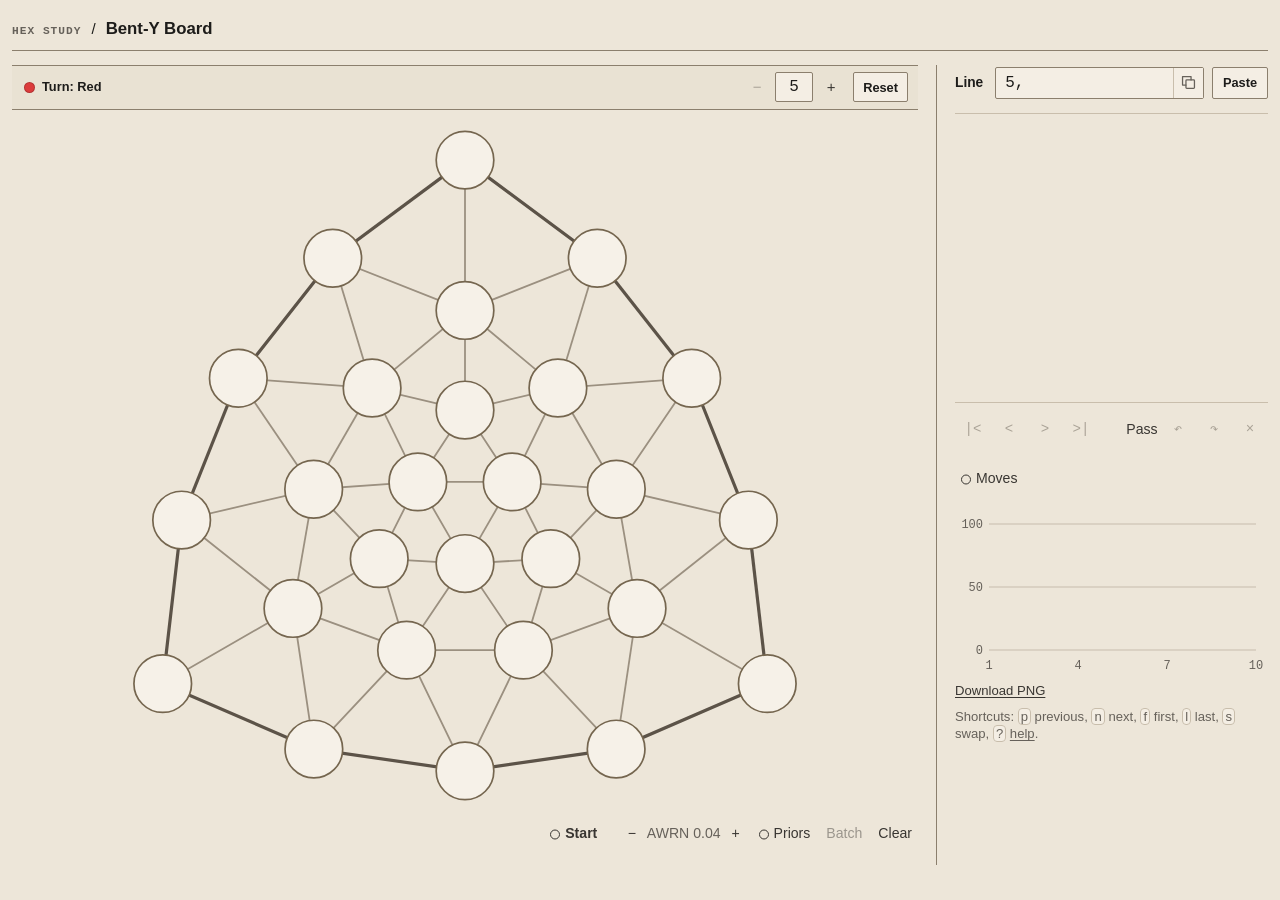
==== docs/benty.html @ 196295ff "Initial commit" ====
<!doctype html>
<html lang="en">
  <head>
    <meta charset="utf-8">
    <meta name="viewport" content="width=device-width, initial-scale=1">
    <title>Bent-Y Board</title>
    <link rel="icon" href="./favicon.svg" type="image/svg+xml">
    <link rel="stylesheet" href="./styles.css">
  </head>
  <body>
    <main class="page study-page-wide board-editor-page benty-page">
      <header class="hero">
        <a class="site-mark" href="./index.html">Hex Study</a>
        <span class="header-sep" aria-hidden="true">/</span>
        <h1>Bent-Y Board</h1>
      </header>

      <section class="layout study-layout-wide">
        <section class="board-panel">
          <div class="board-topbar">
            <p id="bentY-status" class="turn-indicator">Turn: Red</p>
            <div class="board-topbar-controls">
              <div class="board-size-control">
                <div id="size-stepper" class="board-size-stepper" role="group" aria-label="Board width">
                  <button id="size-prev-btn" class="study-nav-btn" type="button" aria-label="Smaller board">−</button>
                  <input id="size-input" class="board-size-input" type="text" inputmode="numeric" pattern="[0-9]*" autocomplete="off" value="5" aria-label="Board width">
                  <button id="size-next-btn" class="study-nav-btn" type="button" aria-label="Larger board">+</button>
                </div>
              </div>
              <div class="board-controls">
                <button id="reset-btn" class="board-reset" type="button">Reset</button>
              </div>
            </div>
          </div>
          <div class="board-analysis-stage">
            <svg id="board" class="board study-board-wide benty-board" aria-label="Bent-Y board editor"></svg>
            <div class="board-analysis-readout">
              <div class="analysis-metrics">
                <p id="analysis-summary" aria-live="off" hidden>0 visits · – visits/s</p>
                <p id="analysis-runtime" hidden></p>
                <p id="analysis-status" role="status"></p>
              </div>
            </div>
          </div>
          <div class="analysis-toolbar">
            <div class="analysis-run-controls">
              <button id="analysis-toggle" class="text-control" type="button" aria-pressed="false" aria-keyshortcuts="Space" disabled>Start</button>
            </div>
            <div id="analysis-settings" class="analysis-settings">
              <div class="analysis-noise-controls" role="group" aria-label="AnalysisWideRootNoise">
                <button id="analysis-noise-down" class="text-control analysis-noise-step" type="button" aria-label="Decrease AWRN" disabled>−</button>
                <span id="analysis-noise" title="AnalysisWideRootNoise">AWRN 0.04</span>
                <button id="analysis-noise-up" class="text-control analysis-noise-step" type="button" aria-label="Increase AWRN" disabled>+</button>
              </div>
              <button id="analysis-priors" class="text-control" type="button" aria-pressed="false" disabled>Priors</button>
              <button id="analysis-batch" class="text-control" type="button" aria-label="Batch analysis of current sequence of moves" aria-keyshortcuts="Shift+B" disabled>Batch</button>
              <button id="analysis-clear-cache" class="text-control" type="button" aria-label="Clear analysis cache" disabled>Clear</button>
            </div>
          </div>
        </section>

        <section class="detail-panel study-detail-panel-wide">
          <div class="detail-section">
            <div class="detail-inline-row canonical-row">
              <h2>Line</h2>
              <div class="line-load-row">
                <div class="line-copy-field">
                  <input id="current-line" class="line-input" type="text" spellcheck="false" autocomplete="off" autocapitalize="none" value="5," aria-label="Line">
                  <button id="line-copy-btn" class="line-copy-btn" type="button" aria-label="Copy line" data-copy-label="Copy">
                    <svg class="copy-icon" viewBox="0 0 20 20" aria-hidden="true" focusable="false">
                      <g class="copy-mark">
                        <rect x="7" y="7" width="10" height="10" rx="1"/>
                        <path d="M13 7V3H3v10h4"/>
                      </g>
                      <path class="copy-success" d="M4 10l4 4 8-9"/>
                      <path class="copy-failure" d="M10 4v8m0 3v.5"/>
                    </svg>
                  </button>
                </div>
                <button id="line-load-btn" class="line-load-btn" type="button">Paste</button>
              </div>
              <span id="copy-status" class="visually-hidden" role="status"></span>
            </div>
            <div class="move-list-nav-stack">
              <div id="move-list" class="move-list" aria-label="Move list"></div>
              <div id="move-nav" class="study-nav" role="group" aria-label="Move navigation">
                <div class="study-nav-group">
                  <button id="move-first-btn" class="study-nav-btn" type="button" aria-label="Start">|&lt;</button>
                  <button id="move-prev-btn" class="study-nav-btn" type="button" aria-label="Previous move">&lt;</button>
                  <button id="move-next-btn" class="study-nav-btn" type="button" aria-label="Next move">&gt;</button>
                  <button id="move-last-btn" class="study-nav-btn" type="button" aria-label="End">&gt;|</button>
                </div>
                <div class="study-nav-group study-nav-secondary-group">
                  <button id="move-pass-btn" class="study-nav-btn move-pass-btn" type="button" tabindex="-1">Pass</button>
                  <button id="move-undo-btn" class="study-nav-btn" type="button" aria-label="Undo edit" title="Undo edit">↶</button>
                  <button id="move-redo-btn" class="study-nav-btn" type="button" aria-label="Redo edit" title="Redo edit">↷</button>
                  <button id="move-delete-btn" class="study-nav-btn" type="button" aria-label="Delete tail" title="Delete tail">×</button>
                </div>
              </div>
            </div>
            <div class="board-display-controls" role="group" aria-label="Board display">
              <button id="move-numbers-btn" class="text-control" type="button" aria-pressed="false" aria-label="Moves: show move numbers" aria-keyshortcuts="M">Moves</button>
            </div>
            <div id="analysis-graph-wrap" class="analysis-graph-wrap">
              <svg id="analysis-graph" class="analysis-eval-graph" tabindex="0" role="group" aria-label="Red win probability by move. Click to navigate; arrow keys move backward or forward."></svg>
              <div id="analysis-graph-card" class="board-graph-card" hidden></div>
            </div>
            <p id="export-png-link" class="meta-copy"><a href="#">Download PNG</a></p>
            <p id="shortcut-hint" class="meta-copy shortcut-hint">Shortcuts: <kbd>p</kbd> previous, <kbd>n</kbd> next, <kbd>f</kbd> first, <kbd>l</kbd> last, <kbd>s</kbd> swap, <kbd>?</kbd> <button id="shortcut-help-link" class="shortcut-help-link" type="button" popovertarget="shortcut-help-popover" popovertargetaction="toggle" aria-controls="shortcut-help-popover" aria-expanded="false">help</button>.</p>
            <div id="shortcut-help-popover" class="shortcut-help-popover" popover></div>
            <p id="line-status" class="meta-copy"></p>
          </div>
        </section>
      </section>


      <script src="./position.js"></script>
      <script src="./study_ui.js"></script>
      <script src="./move_tree.js"></script>
      <script src="./board_editor.js"></script>
      <script src="./board_graph_preview.js"></script>
      <script src="./board_eval_graph.js"></script>
      <script src="./board_analysis.js"></script>
      <script src="./benty_geometry.js"></script>
      <script src="./board_geometry.js"></script>
      <script src="./benty.js"></script>
    </main>
    <script type="module" src="https://static.cloudflareinsights.com/beacon.min.js" data-cf-beacon='{"token": "e1156a581aca4e9bb358a3655fc3714b"}'></script>
  </body>
</html>
---- docs/styles.css ----
:root {
  --bg: #ede6d9;
  --surface: #f4eee4;
  --surface-hover: #faf6ee;
  --surface-muted: #e9e2d3;
  --line: #c9beac;
  --line-strong: #8b7f6d;
  --ink: #1d1c1a;
  --muted: #66615a;
  --link: #393632;
  --focus: #5f584e;
  --disabled: #aaa397;
  --font-ui: ui-sans-serif, -apple-system, BlinkMacSystemFont, "Segoe UI", sans-serif;
  --font-mono: "SFMono-Regular", Menlo, Consolas, "Liberation Mono", monospace;
  --red: rgb(220, 60, 60);
  --red-text: rgb(194, 47, 47);
  --blue: rgb(40, 100, 220);
  --blue-text: rgb(35, 85, 195);
  --grid-edge: rgb(182, 182, 182);
  --radius: 2px;
  --control-height: 30px;
}

* {
  box-sizing: border-box;
}

body {
  margin: 0;
  min-height: 100vh;
  color: var(--ink);
  background: var(--bg);
  font-family: var(--font-ui);
  font-size: 15px;
  line-height: 1.45;
}

a {
  color: var(--link);
  text-underline-offset: 0.16em;
}

a:hover {
  color: var(--ink);
}

code,
input,
.move-list,
.study-nav,
.match-select {
  font-family: var(--font-mono);
}

.page {
  width: min(1180px, calc(100% - 32px));
  margin: 0 auto;
  padding: 18px 0 24px;
}

.home-page {
  width: min(820px, calc(100% - 32px));
}

.home-page .page-footer {
  padding-top: 0;
  border-top: 0;
}

.page-footer {
  margin-top: 14px;
  padding-top: 10px;
  border-top: 1px solid var(--line);
  text-align: center;
  color: var(--muted);
  font-size: 0.8rem;
}

.footer-sep {
  margin: 0 8px;
  color: var(--muted);
}

.hero {
  display: flex;
  align-items: baseline;
  gap: 10px;
  margin-bottom: 14px;
  padding-bottom: 10px;
  border-bottom: 1px solid var(--line-strong);
}

.hero h1 {
  margin: 0;
  font-size: 1.05rem;
  font-weight: 600;
  line-height: 1.2;
}

.site-mark {
  color: var(--muted);
  font-family: var(--font-mono);
  font-size: 0.7rem;
  font-weight: 700;
  letter-spacing: 0.09em;
  text-decoration: none;
  text-transform: uppercase;
}

.site-mark:hover {
  color: var(--ink);
}

.home-hero {
  display: block;
  padding: 32px 0 22px;
  border-bottom: 0;
}

.home-hero h1 {
  font-size: clamp(2rem, 4.5vw, 2.6rem);
  font-weight: 600;
  line-height: 1.05;
  letter-spacing: -0.025em;
}

.update-date {
  margin: 24px 0 10px;
  font-size: 1rem;
  font-weight: 600;
}

.update-content p {
  margin: 0;
}

.update-links {
  display: grid;
  grid-template-columns: repeat(2, minmax(0, max-content));
  gap: 5px 20px;
  margin-top: 8px;
}

.update-links a {
  color: var(--ink);
  font-weight: 600;
}

.landing-row h2 a.update-title-link {
  text-decoration: underline;
}

.update-content ul {
  margin: 8px 0 0;
  padding-left: 1.2em;
  color: var(--muted);
}

.update-content li + li {
  margin-top: 5px;
}

.update-content strong {
  color: var(--ink);
  font-weight: 600;
}

.result-page h2 {
  margin: 28px 0 8px;
  font-size: 1.1rem;
}

.result-page p {
  max-width: 70ch;
}

.result-value {
  font-family: var(--font-mono);
  overflow-wrap: anywhere;
}

.result-source {
  margin: 16px 0;
  font-weight: 600;
}

.strategy-example {
  max-width: 70ch;
  margin: 16px 0;
  padding: 12px 16px;
  border-left: 3px solid var(--line-strong);
  background: var(--surface);
}

.strategy-example h3 {
  margin: 0;
  font-size: 0.95rem;
}

.strategy-example p {
  margin: 8px 0 0;
}

.policy-inspector {
  display: grid;
  grid-template-columns: minmax(0, 1fr) minmax(0, 1fr);
  gap: 16px;
  margin-top: 16px;
}

.policy-inspector[hidden] {
  display: none;
}

.policy-board {
  display: block;
  width: 100%;
  max-width: 300px;
}

.policy-board .cell-text {
  font-size: 10px;
  font-weight: 600;
}

.policy-history,
.policy-note {
  color: var(--muted);
  font-size: 0.82rem;
}

.policy-history {
  display: flex;
  flex-wrap: wrap;
  gap: 2px;
  margin-top: 8px;
  min-height: calc(1.45em + 4px);
}

.policy-history button {
  min-height: 0;
  padding: 2px 4px;
  border: 0;
  background: transparent;
  color: var(--link);
  font-family: var(--font-mono);
  font-size: 0.82rem;
  font-weight: 400;
}

.policy-history button[aria-current="step"] {
  background: var(--surface-muted);
  font-weight: 600;
}

.policy-history button.policy-history-future {
  text-decoration: underline dotted;
  text-underline-offset: 3px;
}

.policy-history button.policy-history-red {
  color: rgb(175, 38, 38);
}

.policy-history button.policy-history-blue {
  color: var(--blue-text);
}

.policy-status {
  min-height: 1.4em;
  font-size: 0.9rem;
}

.policy-warning {
  color: var(--muted);
  font-size: 0.85rem;
}

.policy-outcomes,
.policy-navigation,
.policy-player {
  display: flex;
  flex-wrap: wrap;
  gap: 5px;
  margin-top: 8px;
}

.policy-outcomes[hidden] {
  display: none;
}

.policy-outcomes button,
.policy-navigation button {
  padding: 5px 8px;
  font-variant-numeric: tabular-nums;
}

.policy-player button[aria-pressed="true"] {
  background: var(--surface-muted);
  border-color: currentColor;
}

.policy-player #policy-red {
  color: rgb(175, 38, 38);
}

.policy-player #policy-blue {
  color: var(--blue-text);
}

.policy-board .policy-move,
.policy-board .policy-last-probe {
  cursor: pointer;
}

.result-boards {
  display: grid;
  grid-template-columns: repeat(auto-fit, minmax(min(100%, 240px), 1fr));
  gap: 12px;
  max-width: 70ch;
}

.result-board {
  min-width: 0;
  margin: 0;
}

.result-hex-board {
  display: block;
  width: 100%;
  max-width: 380px;
}

.result-hex-board .cell-text {
  font-size: 9px;
  font-variant-numeric: tabular-nums;
}

.result-board details {
  color: var(--muted);
  font-size: 0.82rem;
}

.result-board summary {
  cursor: pointer;
}

.result-data {
  width: 100%;
  border-collapse: collapse;
  font-size: 0.85rem;
  text-align: center;
  font-variant-numeric: tabular-nums;
}

.result-data caption {
  margin-bottom: 8px;
  font-weight: 600;
  text-align: left;
}

.result-data th,
.result-data td {
  padding: 8px 4px;
}

.result-data th {
  color: var(--muted);
  font-weight: 500;
}

.result-data td {
  border: 1px solid var(--line);
  background: var(--surface);
  color: var(--ink);
}

.layout {
  display: grid;
  grid-template-columns: minmax(0, 1.58fr) minmax(280px, 0.74fr);
  gap: 0;
  align-items: stretch;
}

.landing-grid {
  display: grid;
  grid-template-columns: 1fr;
  gap: 0;
  border-top: 1px solid var(--line-strong);
}

.home-related {
  margin: 28px 0;
  color: var(--muted);
}

.home-related h2 {
  margin: 0 0 8px;
  font-size: 0.86rem;
  font-weight: 600;
}

.home-related .landing-row {
  padding: 12px 0;
}

.home-related .landing-row:first-of-type {
  border-top: 1px solid var(--line);
}

.landing-row {
  display: grid;
  grid-template-columns: minmax(180px, 0.7fr) minmax(0, 1.3fr);
  gap: 24px;
  align-items: baseline;
  padding: 18px 0;
  border-bottom: 1px solid var(--line);
}

.landing-row h2,
.landing-row h3 {
  margin: 0;
  font-size: 1rem;
  font-weight: 600;
}

.landing-row h2 a,
.landing-row h3 a {
  color: var(--ink);
  text-decoration: none;
}

.landing-row h2 a:hover,
.landing-row h3 a:hover {
  color: var(--link);
  text-decoration: underline;
}

.landing-row .support-copy {
  margin: 0;
}

.link-tag {
  display: inline-block;
  margin-left: 5px;
  padding: 1px 5px;
  border: 1px solid var(--line);
  border-radius: 4px;
  color: var(--muted);
  font-size: 0.68rem;
  font-weight: 400;
  line-height: 1.4;
  vertical-align: middle;
  white-space: nowrap;
}

.editor-inline-links a {
  display: inline-block;
}

.inline-sep {
  margin: 0 8px;
  color: var(--muted);
}

.board-panel {
  position: relative;
  padding: 0 18px 16px 0;
}

.board-topbar {
  display: flex;
  flex-wrap: wrap;
  justify-content: space-between;
  align-items: center;
  gap: 16px;
  min-height: 45px;
  margin: 0 0 8px;
  padding: 6px 10px 6px 12px;
  border-top: 1px solid var(--line-strong);
  border-bottom: 1px solid var(--line-strong);
  background: var(--surface-muted);
}

.board-controls {
  display: flex;
  flex-wrap: wrap;
  justify-content: flex-end;
  align-items: center;
  gap: 6px;
  margin-left: auto;
}

.board-topbar-controls {
  display: flex;
  flex-wrap: wrap;
  align-items: center;
  justify-content: flex-end;
  gap: 8px;
  margin-left: auto;
}

.board-editor-page .board-topbar {
  gap: 8px;
}

.board-editor-page .board-controls {
  margin-left: 0;
}

.board-size-control .board-size-stepper {
  gap: 4px;
}

.board-size-control .study-nav-btn {
  min-width: 28px;
  min-height: var(--control-height);
  touch-action: none;
}

.board-size-control .board-size-input {
  flex-basis: 38px;
  width: 38px;
  height: var(--control-height);
  padding: 3px 6px;
  font-size: 16px;
}

.analysis-model-choice {
  max-width: 120px;
  min-height: var(--control-height);
  border: 0;
  border-radius: 0;
  padding: 3px 6px;
  background: transparent;
  color: var(--ink);
  font: inherit;
  font-size: 0.88rem;
}

.analysis-model-choice:hover {
  background: var(--surface-muted);
}

.board-analysis-stage {
  position: relative;
}

.board-analysis-readout {
  position: absolute;
  top: 8px;
  right: 8px;
  max-width: 38%;
  pointer-events: none;
  text-align: right;
}

.y-page .board-analysis-readout,
.yavalath-page .board-analysis-readout,
.benty-page .board-analysis-readout {
  top: auto;
  bottom: 8px;
}

.analysis-metrics {
  display: flex;
  flex-direction: column;
  align-items: flex-end;
}

.board-analysis-readout p {
  margin: 0 0 4px;
  margin-left: auto;
  width: max-content;
  max-width: 100%;
  color: var(--muted);
  font-size: 0.76rem;
  line-height: 1.3;
}

.board-analysis-readout p:empty {
  display: none;
}

.analysis-toolbar {
  display: flex;
  margin-top: 6px;
  flex-wrap: wrap;
  align-items: center;
  justify-content: flex-end;
  gap: 6px 12px;
}

.analysis-run-controls,
.analysis-settings,
.analysis-noise-controls {
  display: flex;
  flex: none;
  align-items: center;
}

.analysis-run-controls {
  gap: 6px;
}

.analysis-settings {
  gap: 2px;
}

.analysis-noise-controls {
  white-space: nowrap;
}

#analysis-noise {
  color: var(--muted);
}

#analysis-toggle {
  min-width: 62px;
  font-weight: 600;
}

#analysis-toggle::before {
  border-width: 1.5px;
}

.text-control {
  display: inline-flex;
  align-items: center;
  justify-content: center;
  min-height: var(--control-height);
  padding: 3px 6px;
  border: 0;
  border-radius: 0;
  background: transparent;
  color: var(--link);
  font: inherit;
}

.text-control,
#analysis-noise {
  font-size: 0.88rem;
  line-height: 1.35;
}

.text-controls {
  display: flex;
  flex-wrap: wrap;
  align-items: center;
  gap: 2px;
  touch-action: manipulation;
  -webkit-touch-callout: none;
  -webkit-user-select: none;
  user-select: none;
}

.board-controls > .text-controls {
  flex-wrap: nowrap;
}

.text-control:not(:disabled):hover,
.text-control:not(:disabled):focus-visible,
.text-control:not(:disabled).is-holding {
  background: var(--surface-muted);
}

#analysis-batch {
  min-width: 52px;
}

.analysis-noise-step {
  min-width: 30px;
  touch-action: none;
  -webkit-touch-callout: none;
  -webkit-user-select: none;
  user-select: none;
}

.text-control[aria-pressed]::before {
  flex: none;
  width: 8px;
  height: 8px;
  margin-right: 5px;
  border: 1px solid currentColor;
  border-radius: 50%;
  transform: translateY(0.5px);
  content: "";
}

.text-control[aria-pressed="true"]::before {
  background: currentColor;
}

.detail-panel {
  min-width: 0;
  padding: 2px 0 0 18px;
  border-left: 1px solid var(--line-strong);
  display: grid;
  align-content: start;
  gap: 20px;
}

.input-row {
  display: flex;
  gap: 10px;
  align-items: center;
  margin-bottom: 8px;
}

.board {
  width: 100%;
  min-height: 560px;
  display: block;
  touch-action: manipulation;
  -webkit-touch-callout: none;
  -webkit-user-select: none;
  user-select: none;
}

.joseki-board {
  min-height: 620px;
}

.board-editor-page .study-board-wide {
  height: auto;
  min-height: 0;
  max-height: max(240px, calc(100vh - 205px));
  aspect-ratio: auto;
}

.study-board-wide .cell-text,
.study-board-wide .board-pv-label {
  font-size: var(--study-cell-font-size, 12px);
}

.study-board-wide .cell-stack-text {
  font-size: var(--study-stack-font-size, 12px);
}

.study-board-wide .coord-text {
  font-size: var(--study-coord-font-size, 13px);
}

button {
  border: 1px solid var(--line-strong);
  background: var(--surface);
  color: var(--ink);
  border-radius: var(--radius);
  padding: 8px 11px;
  font: inherit;
  font-size: 0.8rem;
  font-weight: 600;
  line-height: 1.2;
  cursor: pointer;
  touch-action: manipulation;
  transition: background-color 100ms ease, border-color 100ms ease, color 100ms ease;
}

button:where(:not(:disabled):not([aria-disabled="true"])):hover {
  background: var(--surface-hover);
  border-color: var(--line-strong);
}

button:disabled {
  cursor: default;
  opacity: 0.45;
}

.board-reset,
.board-end-turn,
.board-random,
.line-load-btn {
  height: var(--control-height);
  padding: 6px 9px;
}

.board-end-turn[aria-disabled="true"] {
  cursor: default;
  opacity: 0.45;
}

.board-end-turn:not([aria-disabled="true"]) {
  border-color: var(--ink);
  background: var(--ink);
  color: var(--surface);
}

.board-end-turn:not([aria-disabled="true"]):hover {
  border-color: var(--ink);
  background: var(--link);
}

.mode-toggle {
  display: flex;
  gap: 3px;
  padding: 0;
  touch-action: manipulation;
  -webkit-touch-callout: none;
  -webkit-user-select: none;
  user-select: none;
}

.mode-btn {
  display: inline-flex;
  position: relative;
  isolation: isolate;
  align-items: center;
  justify-content: center;
  min-width: 34px;
  width: 34px;
  min-height: 34px;
  height: 34px;
  margin: 0;
  padding: 0;
  border: 0;
  border-radius: 50%;
  background: transparent;
  font-size: 0.88rem;
  font-weight: 400;
  line-height: 1.35;
}

.mode-btn::before {
  position: absolute;
  z-index: -1;
  inset: 2px;
  border-radius: 50%;
  content: "";
  pointer-events: none;
  transition: background-color 100ms ease;
}

.mode-btn:focus-visible {
  outline-offset: 1px;
}

.mode-btn.is-active {
  color: var(--surface);
  font-weight: 600;
}

.mode-btn.is-active::before {
  background: var(--ink);
}

.mode-btn:hover {
  background: transparent;
}

.mode-btn:not(:disabled):hover::before {
  background: var(--surface-muted);
}

.mode-btn.is-active:not(:disabled):hover::before {
  background: var(--link);
}

.turn-indicator {
  display: flex;
  align-items: center;
  gap: 7px;
  margin: 0;
  color: var(--ink);
  font-size: 0.8rem;
  font-weight: 600;
}

.turn-indicator::before {
  width: 9px;
  height: 9px;
  border: 1px solid rgba(0, 0, 0, 0.18);
  border-radius: 50%;
  background: var(--line-strong);
  content: "";
}

.turn-indicator.turn-red::before {
  background: var(--red);
}

.turn-indicator.turn-blue::before {
  background: var(--blue);
}

input {
  flex: 1;
  min-width: 0;
  border-radius: var(--radius);
  border: 1px solid var(--line-strong);
  padding: 9px 10px;
  background: var(--surface);
  color: var(--ink);
  font-size: 0.88rem;
}

input:focus-visible,
select:focus-visible,
button:not([aria-disabled="true"]):focus-visible,
a:focus-visible {
  outline: 2px solid var(--focus);
  outline-offset: 2px;
}

.board-size-input {
  flex: 0 0 46px;
  width: 46px;
  text-align: center;
}

.board-size-stepper {
  display: flex;
  align-items: center;
  gap: 6px;
  touch-action: manipulation;
  -webkit-touch-callout: none;
  user-select: none;
}

.field-label {
  display: block;
  margin-bottom: 8px;
  color: var(--muted);
  font-size: 0.82rem;
  font-weight: 600;
}

.detail-section {
  min-width: 0;
  padding: 0 0 20px;
  background: transparent;
  border: 0;
  border-bottom: 1px solid var(--line);
}

.detail-section:last-child {
  border-bottom: 0;
}

.info-section .support-copy {
  font-size: 0.86rem;
  line-height: 1.45;
}

.symmetry-section h2 {
  margin: 0 0 12px;
}

.symmetry-grid {
  display: flex;
  flex-wrap: wrap;
  gap: 6px;
}

.symmetry-btn {
  min-width: 34px;
}

.detail-section h2 {
  margin: 0 0 8px;
  font-size: 0.86rem;
  font-weight: 600;
}

.detail-inline-row {
  display: flex;
  align-items: center;
  gap: 12px;
}

.detail-inline-row + .detail-inline-row,
.input-row + .detail-inline-row,
.detail-inline-row + .move-list,
.detail-inline-row + .move-list-nav-stack {
  margin-top: 14px;
}

.detail-inline-row > h2 {
  margin: 0;
  flex: 0 0 auto;
}

.board-editor-page .study-nav .study-nav-btn {
  min-height: 44px;
}

.board-editor-page .line-input {
  font-size: 16px;
}

.board-display-controls {
  display: flex;
  align-items: center;
  gap: 12px;
  margin-top: 12px;
  touch-action: manipulation;
}

.canonical-row > .copyable-code {
  flex: 1;
  min-width: 0;
}

.canonical-row > .line-load-row {
  flex: 1;
  min-width: 0;
}

.line-load-row,
.copyable-code {
  --control-height: 32px;
}

.line-load-row {
  display: flex;
  align-items: stretch;
  gap: 8px;
  min-width: 0;
}

.line-input {
  height: var(--control-height);
  padding: 3px 9px;
  line-height: 1.35;
}

.line-copy-field {
  position: relative;
  display: flex;
  flex: 1;
  min-width: 0;
}

.line-copy-field > .line-input {
  width: 100%;
  padding-right: 39px;
}

.line-copy-btn {
  position: absolute;
  inset: 1px 1px 1px auto;
  display: flex;
  align-items: center;
  justify-content: center;
  width: 30px;
  padding: 0;
  border: 0;
  border-left: 1px solid var(--line);
  border-radius: 0;
  color: var(--muted);
}

.line-copy-btn:focus-visible {
  outline-offset: -2px;
}

.copy-icon {
  width: 17px;
  height: 17px;
  fill: none;
  stroke: currentColor;
  stroke-width: 1.5;
  stroke-linecap: round;
  stroke-linejoin: round;
}

.copy-icon .copy-success,
.copy-icon .copy-failure,
[data-copy-label="Copied"] .copy-mark,
[data-copy-label="Copy failed"] .copy-mark {
  display: none;
}

[data-copy-label="Copied"] .copy-success,
[data-copy-label="Copy failed"] .copy-failure {
  display: initial;
}

.line-load-btn {
  flex: 0 0 auto;
  min-width: 56px;
}

.canonical-stack {
  display: grid;
  gap: 8px;
}

.joseki-nav {
  gap: 8px;
}

.copyable-code {
  position: relative;
  display: block;
  width: 100%;
  height: var(--control-height);
  padding: 3px 39px 3px 9px;
  border-radius: var(--radius);
  border: 1px solid var(--line-strong);
  background: var(--surface);
  text-align: left;
  font-size: 16px;
  font-weight: 400;
  line-height: 1.35;
  cursor: pointer;
  font-family: var(--font-mono);
}

.copyable-code::after {
  position: absolute;
  inset: 0 0 0 auto;
  width: 30px;
  border-left: 1px solid var(--line);
  content: "";
  pointer-events: none;
}

.copy-value {
  display: block;
  white-space: nowrap;
  overflow: hidden;
  text-overflow: ellipsis;
}

.copyable-code > .copy-icon {
  position: absolute;
  top: 50%;
  right: 7px;
  color: var(--muted);
  transform: translateY(-50%);
}

.copyable-code:hover {
  border-color: var(--line-strong);
  background: var(--surface-hover);
  color: var(--ink);
}

.match-game-controls {
  width: 100%;
}

.match-select {
  width: 100%;
  min-width: 0;
  border-radius: var(--radius);
  border: 1px solid var(--line-strong);
  padding: 9px 12px;
  background: var(--surface);
  color: var(--ink);
  font-size: 0.9rem;
}

.match-player-row {
  margin-top: 8px;
  margin-bottom: 2px;
}

.match-player-label {
  font-weight: 700;
}

.match-player-label-red {
  color: var(--red-text);
}

.match-player-label-blue {
  color: var(--blue-text);
}

.match-player-name {
  color: var(--ink);
}

.match-player-sep {
  color: var(--muted);
}

.match-graph-section {
  padding: 8px 8px 6px;
}

.eval-graph-wrap {
  position: relative;
}

.analysis-graph-wrap {
  margin-top: 16px;
}

.analysis-eval-graph {
  display: block;
  width: 100%;
  height: 164px;
  cursor: pointer;
}

.analysis-graph-grid,
.analysis-graph-cursor {
  stroke: rgba(110, 89, 70, 0.3);
  stroke-width: 1;
}

.analysis-graph-cursor {
  stroke: var(--muted);
  stroke-dasharray: 3 4;
}

.board-graph-card {
  position: fixed;
  z-index: 10;
  width: min(230px, calc(100vw - 16px));
  box-sizing: border-box;
  padding: 8px;
  border: 1px solid var(--line);
  border-radius: var(--radius);
  background: rgb(246, 241, 232);
  box-shadow: 0 3px 12px rgba(0, 0, 0, 0.15);
  pointer-events: none;
}

.board-graph-card p {
  margin: 0 0 4px;
  font-size: 0.75rem;
}

.board-graph-card svg {
  display: block;
  width: 100%;
  height: 150px;
}

.eval-graph {
  display: block;
  width: 100%;
  height: 264px;
}

.eval-graph-label,
.eval-graph-axis-label {
  fill: var(--muted);
  font-family: var(--font-mono);
  font-size: 12px;
  pointer-events: none;
}

.eval-graph-hit {
  cursor: pointer;
}

.move-list {
  --move-list-ply-width: 2ch;
  display: grid;
  align-content: start;
  gap: 4px;
  margin-top: 10px;
  padding: 8px 6px 8px 0;
  border-top: 1px solid var(--line);
  border-bottom: 1px solid var(--line);
  min-height: 9.6em;
  max-height: 9.6em;
  overflow: auto;
  font-size: 0.88rem;
  line-height: 1.35;
}

.move-list-nav-stack > .move-list {
  margin-top: 0;
}

.match-player-row + .move-list-nav-stack {
  margin-top: 10px;
}

.board-editor-page .move-list,
.hex-page .move-list {
  min-height: calc((1.35em * 12) + (4px * 11) + 18px);
  max-height: calc((1.35em * 12) + (4px * 11) + 18px);
}

.move-list-row {
  display: grid;
  grid-template-columns: var(--move-list-ply-width) 1fr 1fr;
  column-gap: 10px;
  align-items: baseline;
}

.move-list-branch-row {
  grid-template-columns: var(--move-list-ply-width) minmax(0, 1fr);
  align-items: start;
  min-width: max-content;
}

.move-list-ply {
  color: var(--ink);
  font-weight: 600;
  text-align: right;
  user-select: none;
}

.move-list-move {
  min-width: 0;
}

.move-list-link {
  display: inline-block;
  text-align: left;
  font: inherit;
  cursor: pointer;
  user-select: none;
}

.move-list-link:hover {
  text-decoration: underline;
}

.move-list-link:focus-visible {
  outline: 1px solid var(--link);
  outline-offset: 2px;
}

.move-list-branch-track {
  position: relative;
  display: block;
  min-height: 1.35em;
}

.move-list-branch-cell {
  position: absolute;
  top: 0;
}

.move-list-current {
  font-weight: 700;
  text-decoration: underline;
  text-underline-offset: 2px;
}

.move-list-red {
  color: var(--red-text);
}

.move-list-blue {
  color: var(--blue-text);
}

.move-list-future {
  color: rgb(132, 132, 132);
}

.study-nav {
  display: flex;
  align-items: center;
  justify-content: space-between;
  gap: 8px;
  padding-top: 5px;
  color: var(--muted);
  font-size: 0.88rem;
  line-height: 1.35;
  touch-action: manipulation;
  -webkit-touch-callout: none;
  -webkit-user-select: none;
  user-select: none;
}

.study-nav-group {
  display: flex;
  align-items: center;
  gap: 0;
  min-width: 0;
}

.study-nav-secondary-group {
  margin-left: auto;
}

.study-nav-btn {
  appearance: none;
  min-width: 36px;
  min-height: 36px;
  padding: 4px 0;
  border: 0;
  border-radius: 0;
  background: transparent;
  color: var(--link);
  font: inherit;
  line-height: inherit;
  text-align: center;
  cursor: pointer;
  -webkit-touch-callout: none;
  -webkit-user-select: none;
  user-select: none;
}

.study-nav .study-nav-btn {
  touch-action: none;
}

.move-pass-btn {
  font-family: var(--font-ui);
}

.move-pass-btn[hidden] {
  display: none;
}

.study-nav-btn:not([aria-disabled="true"]):hover,
.study-nav-btn:not([aria-disabled="true"]):focus-visible,
.study-nav-btn:not([aria-disabled="true"]).is-holding {
  background: var(--surface-muted);
  text-decoration: none;
}

.study-nav-btn:not([aria-disabled="true"]):focus-visible {
  outline: 1px solid var(--focus);
  outline-offset: 2px;
}

.study-nav-btn[aria-disabled="true"] {
  background: transparent;
  color: var(--disabled);
  cursor: default;
  text-decoration: none;
}

.shortcut-hint {
  margin-top: 6px;
}

.shortcut-hint kbd {
  font: inherit;
  padding: 0 2px;
  border-radius: 4px;
  border: 1px solid var(--line);
  background: var(--surface);
  color: inherit;
}

.shortcut-help-link {
  appearance: none;
  border: 0;
  padding: 0;
  background: none;
  color: inherit;
  font: inherit;
  cursor: pointer;
  text-decoration: underline;
  text-underline-offset: 0.14em;
}

.shortcut-help-link:hover {
  background: none;
}

.shortcut-help-popover {
  position: fixed;
  inset: auto;
  width: min(430px, calc(100vw - 24px));
  max-height: min(70vh, 560px);
  margin: 0;
  padding: 12px 14px 14px;
  overflow: auto;
  border: 1px solid var(--line-strong);
  border-radius: var(--radius);
  background: var(--surface);
  color: var(--ink);
  box-shadow: 0 14px 36px rgba(32, 34, 31, 0.16);
  font-size: 0.84rem;
  line-height: 1.35;
}

.shortcut-help-popover h2 {
  margin: 0 0 6px;
  font-size: 1rem;
}

.shortcut-help-section + .shortcut-help-section {
  margin-top: 10px;
}

.shortcut-help-section h3 {
  margin: 0 0 4px;
  color: var(--muted);
  font-size: 0.82rem;
}

.shortcut-help-line {
  display: flex;
  flex-wrap: wrap;
  gap: 3px 14px;
  margin: 0;
  color: var(--muted);
  font-family: var(--font-mono);
}

.shortcut-help-line + .shortcut-help-line {
  margin-top: 3px;
}

.shortcut-help-pair {
  white-space: nowrap;
}

.shortcut-help-pair kbd {
  font: inherit;
  padding: 0 2px;
  border-radius: 4px;
  border: 1px solid var(--line);
  background: var(--bg);
  color: inherit;
}

/* Shortcut hints are keyboard-oriented; hide them entirely on touch-first layouts. */
@media (hover: none) and (pointer: coarse) {
  .shortcut-hint {
    display: none;
  }
}

.support-copy {
  margin: 10px 0 0;
  color: var(--muted);
  line-height: 1.45;
  min-height: 1.2em;
}

.meta-copy {
  margin: 8px 0 0;
  color: var(--muted);
  font-size: 0.82rem;
  line-height: 1.35;
  min-height: 1.1em;
}

#line-status:empty {
  display: none;
}

.method-details {
  margin-top: 12px;
  padding-top: 9px;
  border-top: 1px solid var(--line);
  color: var(--muted);
  font-size: 0.82rem;
}

.method-details summary {
  color: var(--link);
  cursor: pointer;
  font-weight: 600;
}

.method-details .support-copy {
  font-size: inherit;
}

.visually-hidden {
  position: absolute;
  width: 1px;
  height: 1px;
  padding: 0;
  margin: -1px;
  overflow: hidden;
  clip-path: inset(50%);
  white-space: nowrap;
  border: 0;
}

.board-hex {
  stroke-width: 0.75;
}

.benty-board {
  --study-cell-font-size: 15px;
  --study-stack-font-size: 15px;
  --study-cell-stroke-width: 1.7;
}

.benty-board .board-hex {
  stroke-width: 1.7;
  vector-effect: non-scaling-stroke;
}

.benty-board line {
  vector-effect: non-scaling-stroke;
}

/* Decorative borders and faces let touches reach the cell hit targets. */
.board line,
.board-hex-face {
  pointer-events: none;
}

.board-hover-hit {
  fill: transparent;
  stroke: none;
  pointer-events: all;
}

.board-hover-hit.clickable {
  cursor: pointer;
}

.board-hover-hit.board-drag-hit {
  cursor: grab;
}

.board.dragging,
.board.dragging .board-hover-hit.clickable,
.board.dragging .board-hover-hit.board-drag-hit {
  cursor: grabbing;
}

@media (hover: hover) {
  .board-analysis-readout p {
    pointer-events: auto;
    cursor: default;
  }

  .board-hover-hit.hoverable:hover {
    fill: var(--hover-fill, transparent);
  }

  .board-hover-hit.hoverable:hover + .board-hex-face {
    stroke: var(--hover-outline, var(--grid-edge));
    stroke-width: 1.6;
  }
}

.board-hex.candidate {
  stroke: none;
}

.board-hex.candidate.candidate-prior {
  stroke: var(--grid-edge);
}

.board-hex.branch-mainline,
.board-hex.branch-variation {
  stroke-linejoin: round;
}

.board-hex.side-action,
.board-hex.tenuki {
  stroke-width: 0.95;
}

.board-hex.drag-source {
  opacity: 0.5;
}

.board-ghost {
  pointer-events: none;
  opacity: 0.5;
}

.board-pv-ghost,
.board-pv-label {
  pointer-events: none;
}

.board-pv-label {
  fill: rgb(250, 250, 250);
  font-size: 12px;
  font-weight: 700;
  text-anchor: middle;
  dominant-baseline: middle;
}

.cell-text,
.cell-stack-text {
  fill: #111111;
  font-size: 12px;
  text-anchor: middle;
  dominant-baseline: middle;
  pointer-events: none;
}

.last-move-dot {
  pointer-events: none;
}

.coord-text {
  fill: var(--muted);
  font-size: 13px;
  font-weight: 700;
  text-anchor: middle;
  dominant-baseline: middle;
  pointer-events: none;
}

.tenuki-text {
  font-size: 12px;
}

.side-action-label,
.tenuki-label {
  fill: var(--muted);
  font-size: 14px;
  font-weight: 700;
  text-anchor: middle;
  dominant-baseline: middle;
  pointer-events: none;
}

@media (max-width: 980px) {
  .layout {
    grid-template-columns: minmax(0, 1fr);
  }

  .detail-panel {
    padding: 18px 0 0;
    border-top: 1px solid var(--line);
    border-left: 0;
  }

  .board-panel {
    min-width: 0;
    padding-right: 0;
  }

  .board {
    min-height: 0;
  }

  .board-editor-page .study-board-wide {
    height: auto;
    min-height: 0;
    max-height: none;
  }

  .eval-graph {
    aspect-ratio: 320 / 264;
    height: auto;
  }

  .match-detail-panel {
    width: 100%;
    justify-self: stretch;
  }

  .match-graph-section {
    width: min(336px, 100%);
  }

  .move-list-nav-stack {
    display: flex;
    flex-direction: column;
  }

  .move-list-nav-stack > .study-nav {
    order: 1;
    padding-top: 0;
    padding-bottom: 4px;
  }

  .move-list-nav-stack > .move-list {
    order: 2;
  }
}

@media (max-width: 620px), (hover: none) and (pointer: coarse) {
  .analysis-run-controls {
    flex-basis: 100%;
    justify-content: flex-end;
  }

  .board-analysis-readout {
    position: static;
    max-width: none;
    display: flex;
    flex-direction: column;
    align-items: stretch;
    margin-top: 6px;
    pointer-events: auto;
  }

  .board-analysis-readout p {
    margin-left: 0;
    width: auto;
  }

  .analysis-metrics {
    order: 0;
    flex-direction: row;
    flex-wrap: wrap;
    justify-content: flex-end;
    column-gap: 10px;
  }
}

@media (min-width: 981px) {
  .study-page-wide {
    width: min(1500px, calc(100% - 24px));
  }

  .study-layout-wide {
    grid-template-columns: minmax(0, 1fr) minmax(300px, 332px);
    align-items: stretch;
  }

  .study-detail-panel-wide {
    width: min(332px, 100%);
    justify-self: end;
    align-self: stretch;
  }

  .study-board-wide {
    aspect-ratio: 1.72 / 1;
    min-height: 560px;
  }

  .match-page {
    width: min(1520px, calc(100% - 24px));
  }

  .match-layout {
    grid-template-columns: minmax(0, 1fr) minmax(320px, 360px);
  }

  .match-detail-panel {
    width: min(360px, 100%);
  }
}

@media (max-width: 620px) {
  .page,
  .home-page {
    width: min(100% - 20px, 1180px);
    padding-top: 10px;
  }

  .hero {
    flex-wrap: wrap;
    row-gap: 4px;
  }

  .home-hero {
    padding: 28px 0 18px;
  }

  .landing-row {
    display: block;
    padding: 15px 0;
  }

  .landing-row h2,
  .landing-row h3 {
    margin-bottom: 5px;
  }

  .update-links {
    margin: 0 0 12px;
  }

  .policy-inspector {
    grid-template-columns: 1fr;
  }

  .board-panel {
    padding-bottom: 8px;
  }

  .board-controls {
    gap: 5px;
  }
}

.rex-board-status {
  display: flex;
  align-items: center;
  flex-wrap: wrap;
  gap: 16px;
}

.rex-result {
  margin: 0;
  color: var(--muted);
  font-size: 0.8rem;
  font-weight: 600;
}

.rex-result-red {
  color: var(--red-text);
}

.rex-result-blue {
  color: var(--blue-text);
}

.rex-move-list-row {
  grid-template-columns: var(--move-list-ply-width) minmax(0, 1fr);
  align-items: start;
}

.rex-turn-moves {
  display: flex;
  flex-wrap: wrap;
  gap: 5px;
  min-width: 0;
}

.rex-suggestions-panel {
  display: flex;
  align-items: flex-start;
  justify-content: flex-end;
  gap: 12px;
  margin-top: 10px;
  min-width: 0;
}

.rex-suggestions-panel[hidden] {
  display: none;
}

.rex-suggestions-panel h2 {
  flex: none;
  margin: 0;
  font-size: 0.86rem;
  line-height: 30px;
  text-align: right;
}

.rex-suggestions {
  display: flex;
  flex-wrap: wrap;
  align-items: center;
  justify-content: flex-end;
  gap: 2px 6px;
  flex: 0 1 auto;
  min-width: 0;
}

.rex-suggestions > button {
  flex: none;
  max-width: 100%;
  font-family: var(--font-mono);
  white-space: normal;
}

.rex-suggestion-red {
  color: var(--red-text);
}

.rex-suggestion-blue {
  color: var(--blue-text);
}

@media (max-width: 620px) {
  .rex-suggestions-panel {
    display: block;
  }

  .rex-suggestions-panel h2 {
    line-height: 1.35;
  }
}
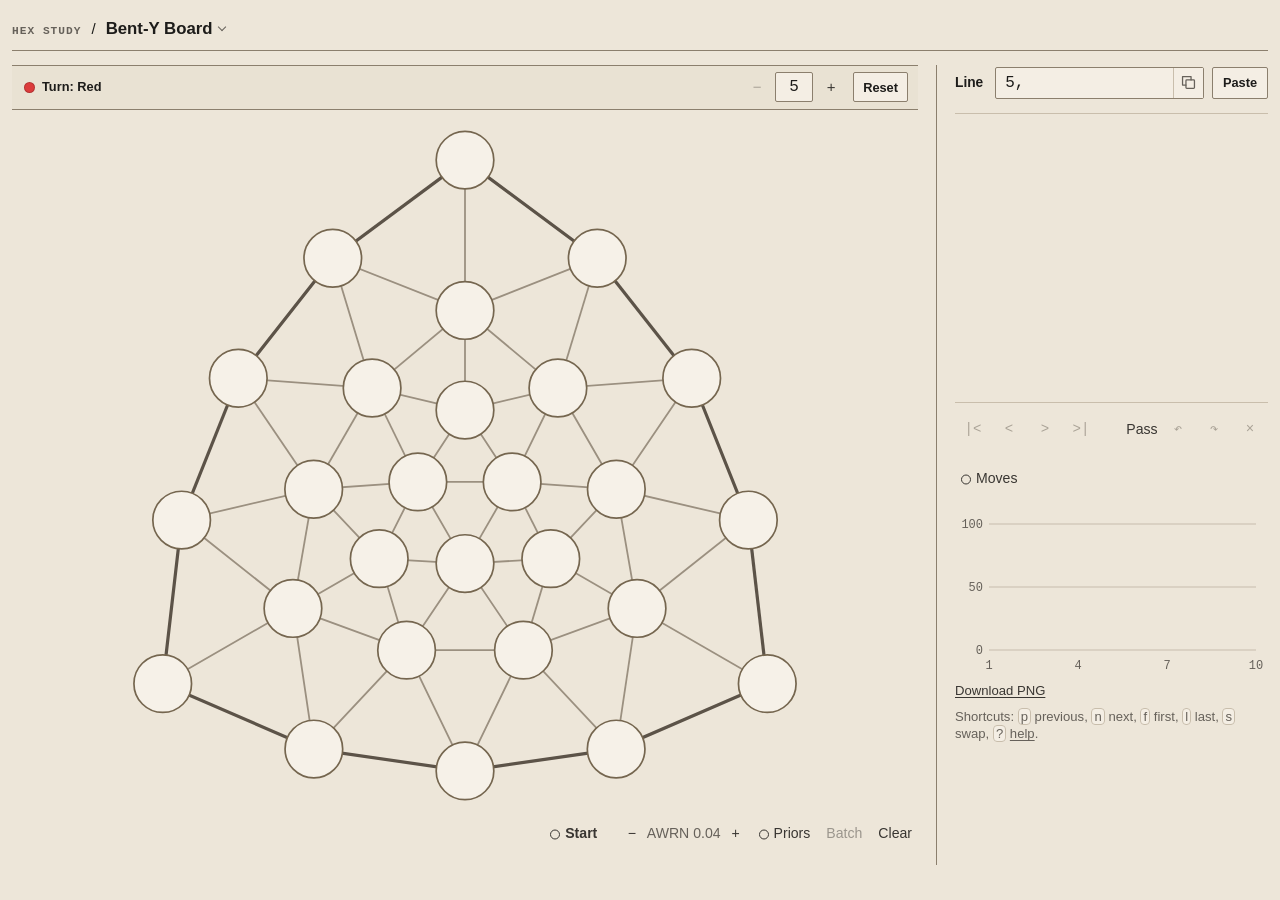
==== commit 4a24b6b4: "Initial commit" ====
--- a/docs/benty.html
+++ b/docs/benty.html
@@ -5,14 +5,26 @@
     <meta name="viewport" content="width=device-width, initial-scale=1">
     <title>Bent-Y Board</title>
     <link rel="icon" href="./favicon.svg" type="image/svg+xml">
+    <style media="(prefers-reduced-motion: no-preference)">
+      @view-transition { navigation: auto; }
+    </style>
     <link rel="stylesheet" href="./styles.css">
+    <link rel="expect" href="#tool-ready" blocking="render" media="(prefers-reduced-motion: no-preference)">
+    <script src="./related_nav.js" defer></script>
   </head>
   <body>
     <main class="page study-page-wide board-editor-page benty-page">
       <header class="hero">
         <a class="site-mark" href="./index.html">Hex Study</a>
         <span class="header-sep" aria-hidden="true">/</span>
-        <h1>Bent-Y Board</h1>
+        <nav class="related-nav" aria-label="Board editors">
+          <h1><button class="related-menu-toggle" type="button" aria-expanded="false" aria-controls="related-menu-links">Bent-Y Board</button></h1>
+          <div id="related-menu-links" class="related-menu-links" hidden>
+            <a href="./hex.html">Hex Board</a>
+            <a href="./y.html">Y Board</a>
+            <a href="./yavalath.html">Yavalath Board</a>
+          </div>
+        </nav>
       </header>
 
       <section class="layout study-layout-wide">
@@ -124,6 +136,7 @@
       <script src="./benty_geometry.js"></script>
       <script src="./board_geometry.js"></script>
       <script src="./benty.js"></script>
+      <span id="tool-ready" hidden></span>
     </main>
     <script type="module" src="https://static.cloudflareinsights.com/beacon.min.js" data-cf-beacon='{"token": "e1156a581aca4e9bb358a3655fc3714b"}'></script>
   </body>
--- a/docs/styles.css
+++ b/docs/styles.css
@@ -111,6 +111,70 @@
   color: var(--ink);
 }
 
+.related-nav {
+  position: relative;
+  font-size: 0.8rem;
+}
+
+::view-transition-group(root) {
+  animation-duration: 120ms;
+}
+
+.related-menu-toggle {
+  display: flex;
+  align-items: center;
+  gap: 6px;
+  padding: 0;
+  border: 0;
+  background: transparent;
+  color: var(--ink);
+  font: inherit;
+}
+
+.related-menu-toggle::after {
+  content: "";
+  width: 5px;
+  height: 5px;
+  border-right: 1px solid var(--muted);
+  border-bottom: 1px solid var(--muted);
+  transform: translateY(-2px) rotate(45deg);
+}
+
+.related-menu-toggle[aria-expanded="true"]::after {
+  transform: translateY(1px) rotate(225deg);
+}
+
+.related-menu-toggle:hover {
+  background: transparent;
+  text-decoration: underline;
+  text-underline-offset: 0.16em;
+}
+
+.related-menu-links {
+  position: absolute;
+  z-index: 10;
+  top: calc(100% + 7px);
+  left: 0;
+  min-width: 100%;
+  padding: 4px;
+  border: 1px solid var(--line-strong);
+  border-radius: var(--radius);
+  background: var(--surface);
+  box-shadow: 0 3px 10px rgb(29 28 26 / 0.12);
+}
+
+.related-menu-links a {
+  display: block;
+  padding: 8px 9px;
+  color: var(--ink);
+  text-decoration: none;
+  white-space: nowrap;
+}
+
+.related-menu-links a:hover {
+  background: var(--surface-muted);
+}
+
 .home-hero {
   display: block;
   padding: 32px 0 22px;
@@ -417,6 +481,14 @@
   border-bottom: 1px solid var(--line);
 }
 
+.home-tools .landing-row {
+  grid-template-columns: minmax(16rem, 0.7fr) minmax(0, 1.3fr);
+}
+
+.home-tools .landing-row h2 a {
+  padding-block: 4px;
+}
+
 .landing-row h2,
 .landing-row h3 {
   margin: 0;
@@ -459,7 +531,7 @@
 }
 
 .inline-sep {
-  margin: 0 8px;
+  margin: 0 6px;
   color: var(--muted);
 }
 
@@ -538,8 +610,10 @@
   font-size: 0.88rem;
 }
 
-.analysis-model-choice:hover {
-  background: var(--surface-muted);
+@media (hover: hover) {
+  .analysis-model-choice:hover {
+    background: var(--surface-muted);
+  }
 }
 
 .board-analysis-stage {
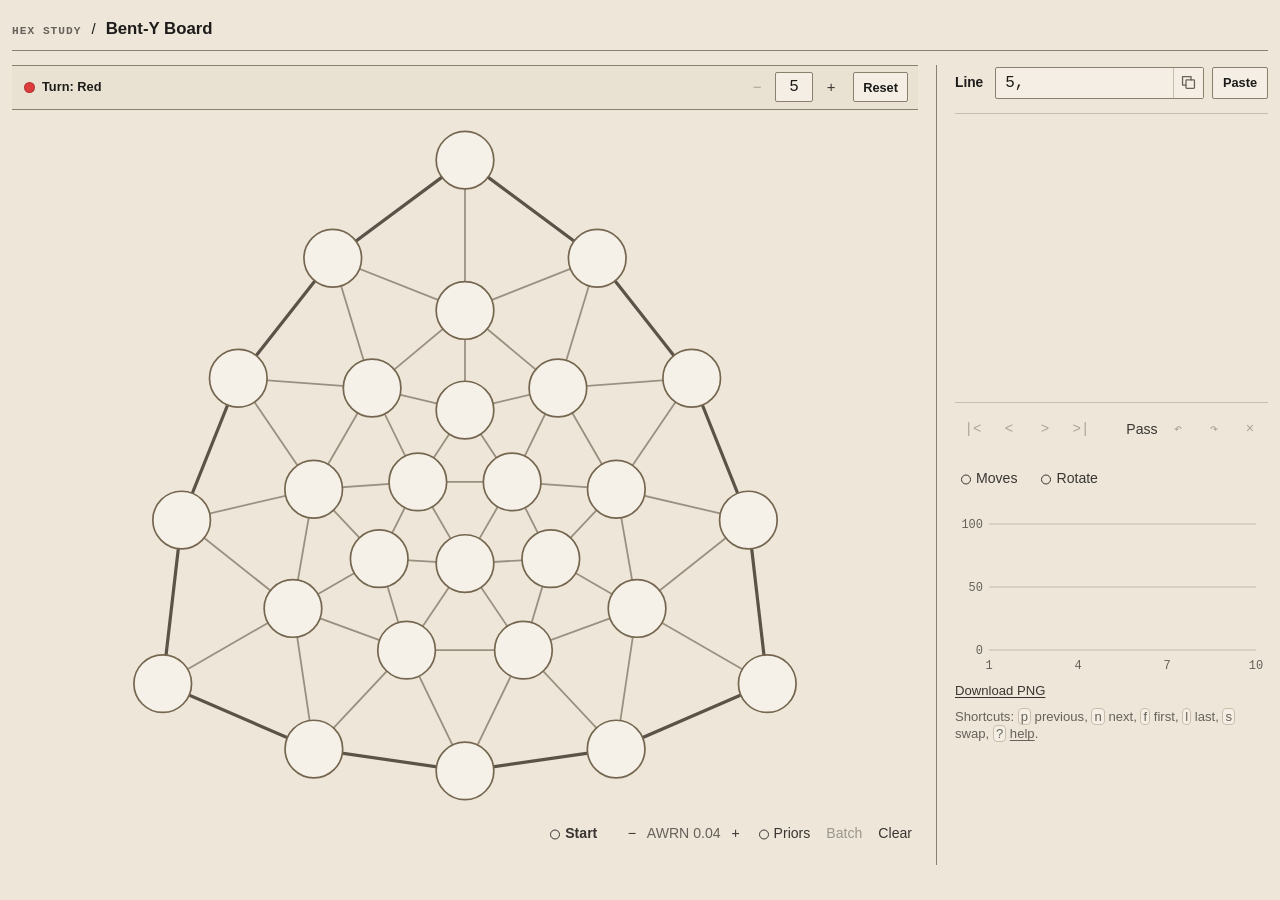
==== commit 97d41cdb: "Initial commit" ====
--- a/docs/benty.html
+++ b/docs/benty.html
@@ -5,26 +5,14 @@
     <meta name="viewport" content="width=device-width, initial-scale=1">
     <title>Bent-Y Board</title>
     <link rel="icon" href="./favicon.svg" type="image/svg+xml">
-    <style media="(prefers-reduced-motion: no-preference)">
-      @view-transition { navigation: auto; }
-    </style>
     <link rel="stylesheet" href="./styles.css">
-    <link rel="expect" href="#tool-ready" blocking="render" media="(prefers-reduced-motion: no-preference)">
-    <script src="./related_nav.js" defer></script>
   </head>
   <body>
     <main class="page study-page-wide board-editor-page benty-page">
       <header class="hero">
         <a class="site-mark" href="./index.html">Hex Study</a>
         <span class="header-sep" aria-hidden="true">/</span>
-        <nav class="related-nav" aria-label="Board editors">
-          <h1><button class="related-menu-toggle" type="button" aria-expanded="false" aria-controls="related-menu-links">Bent-Y Board</button></h1>
-          <div id="related-menu-links" class="related-menu-links" hidden>
-            <a href="./hex.html">Hex Board</a>
-            <a href="./y.html">Y Board</a>
-            <a href="./yavalath.html">Yavalath Board</a>
-          </div>
-        </nav>
+        <h1>Bent-Y Board</h1>
       </header>
 
       <section class="layout study-layout-wide">
@@ -112,6 +100,7 @@
             </div>
             <div class="board-display-controls" role="group" aria-label="Board display">
               <button id="move-numbers-btn" class="text-control" type="button" aria-pressed="false" aria-label="Moves: show move numbers" aria-keyshortcuts="M">Moves</button>
+              <button id="orientation-diamond-btn" class="text-control" type="button" aria-pressed="false" aria-label="Rotate board" aria-keyshortcuts="Shift+O">Rotate</button>
             </div>
             <div id="analysis-graph-wrap" class="analysis-graph-wrap">
               <svg id="analysis-graph" class="analysis-eval-graph" tabindex="0" role="group" aria-label="Red win probability by move. Click to navigate; arrow keys move backward or forward."></svg>
@@ -136,7 +125,6 @@
       <script src="./benty_geometry.js"></script>
       <script src="./board_geometry.js"></script>
       <script src="./benty.js"></script>
-      <span id="tool-ready" hidden></span>
     </main>
     <script type="module" src="https://static.cloudflareinsights.com/beacon.min.js" data-cf-beacon='{"token": "e1156a581aca4e9bb358a3655fc3714b"}'></script>
   </body>
--- a/docs/styles.css
+++ b/docs/styles.css
@@ -111,70 +111,6 @@
   color: var(--ink);
 }
 
-.related-nav {
-  position: relative;
-  font-size: 0.8rem;
-}
-
-::view-transition-group(root) {
-  animation-duration: 120ms;
-}
-
-.related-menu-toggle {
-  display: flex;
-  align-items: center;
-  gap: 6px;
-  padding: 0;
-  border: 0;
-  background: transparent;
-  color: var(--ink);
-  font: inherit;
-}
-
-.related-menu-toggle::after {
-  content: "";
-  width: 5px;
-  height: 5px;
-  border-right: 1px solid var(--muted);
-  border-bottom: 1px solid var(--muted);
-  transform: translateY(-2px) rotate(45deg);
-}
-
-.related-menu-toggle[aria-expanded="true"]::after {
-  transform: translateY(1px) rotate(225deg);
-}
-
-.related-menu-toggle:hover {
-  background: transparent;
-  text-decoration: underline;
-  text-underline-offset: 0.16em;
-}
-
-.related-menu-links {
-  position: absolute;
-  z-index: 10;
-  top: calc(100% + 7px);
-  left: 0;
-  min-width: 100%;
-  padding: 4px;
-  border: 1px solid var(--line-strong);
-  border-radius: var(--radius);
-  background: var(--surface);
-  box-shadow: 0 3px 10px rgb(29 28 26 / 0.12);
-}
-
-.related-menu-links a {
-  display: block;
-  padding: 8px 9px;
-  color: var(--ink);
-  text-decoration: none;
-  white-space: nowrap;
-}
-
-.related-menu-links a:hover {
-  background: var(--surface-muted);
-}
-
 .home-hero {
   display: block;
   padding: 32px 0 22px;
@@ -481,14 +417,6 @@
   border-bottom: 1px solid var(--line);
 }
 
-.home-tools .landing-row {
-  grid-template-columns: minmax(16rem, 0.7fr) minmax(0, 1.3fr);
-}
-
-.home-tools .landing-row h2 a {
-  padding-block: 4px;
-}
-
 .landing-row h2,
 .landing-row h3 {
   margin: 0;
@@ -531,7 +459,7 @@
 }
 
 .inline-sep {
-  margin: 0 6px;
+  margin: 0 8px;
   color: var(--muted);
 }
 
@@ -610,10 +538,8 @@
   font-size: 0.88rem;
 }
 
-@media (hover: hover) {
-  .analysis-model-choice:hover {
-    background: var(--surface-muted);
-  }
+.analysis-model-choice:hover {
+  background: var(--surface-muted);
 }
 
 .board-analysis-stage {
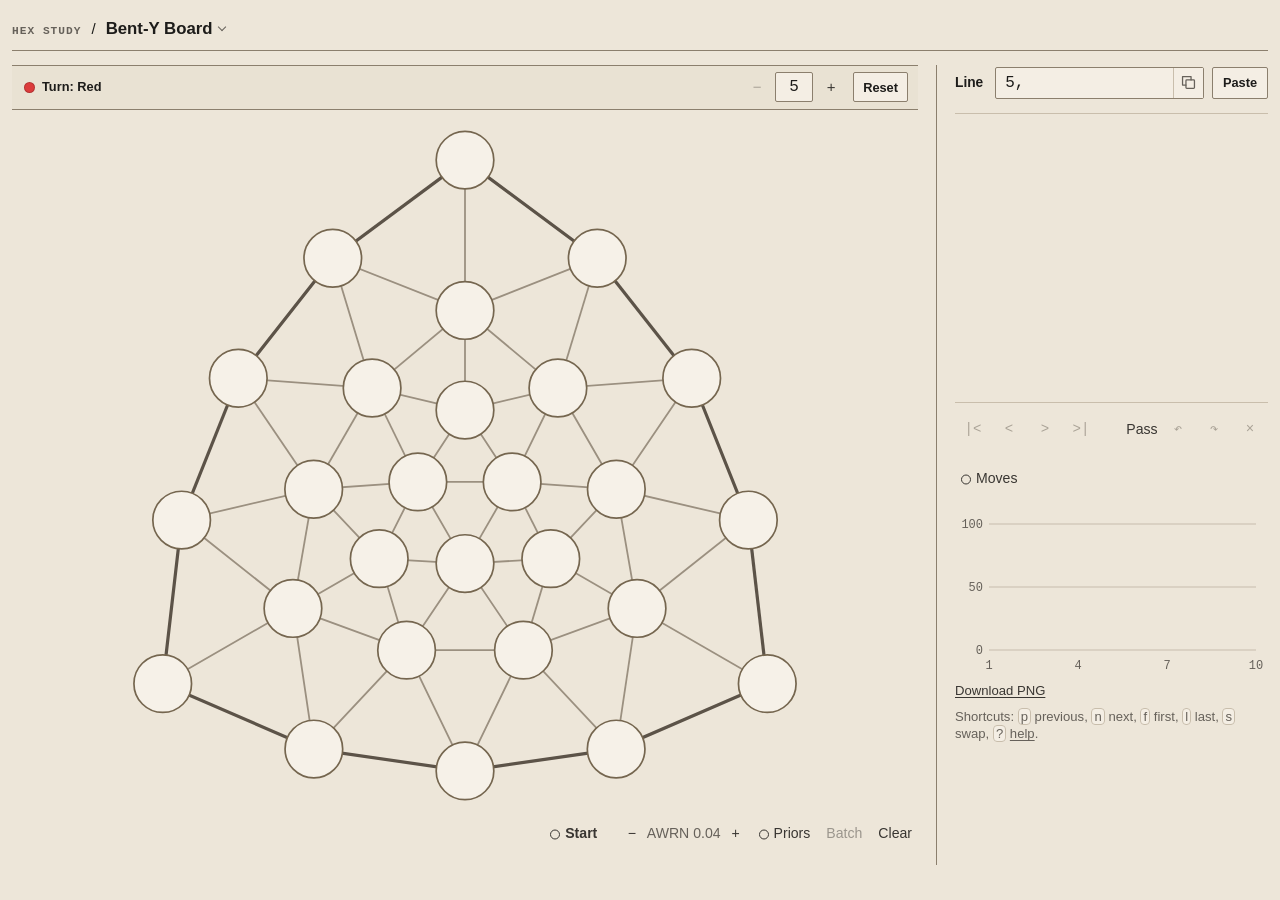
==== commit fa17c263: "Initial commit" ====
--- a/docs/benty.html
+++ b/docs/benty.html
@@ -5,14 +5,25 @@
     <meta name="viewport" content="width=device-width, initial-scale=1">
     <title>Bent-Y Board</title>
     <link rel="icon" href="./favicon.svg" type="image/svg+xml">
+    <style media="(prefers-reduced-motion: no-preference)">
+      @view-transition { navigation: auto; }
+    </style>
     <link rel="stylesheet" href="./styles.css">
+    <link rel="expect" href="#tool-ready" blocking="render" media="(prefers-reduced-motion: no-preference)">
   </head>
   <body>
     <main class="page study-page-wide board-editor-page benty-page">
       <header class="hero">
         <a class="site-mark" href="./index.html">Hex Study</a>
         <span class="header-sep" aria-hidden="true">/</span>
-        <h1>Bent-Y Board</h1>
+        <nav class="related-nav" aria-label="Board editors">
+          <h1><button class="related-menu-toggle" type="button" aria-expanded="false" aria-controls="related-menu-links">Bent-Y Board</button></h1>
+          <div id="related-menu-links" class="related-menu-links" hidden>
+            <a href="./hex.html">Hex Board</a>
+            <a href="./y.html">Y Board</a>
+            <a href="./yavalath.html">Yavalath Board</a>
+          </div>
+        </nav>
       </header>
 
       <section class="layout study-layout-wide">
@@ -100,7 +111,6 @@
             </div>
             <div class="board-display-controls" role="group" aria-label="Board display">
               <button id="move-numbers-btn" class="text-control" type="button" aria-pressed="false" aria-label="Moves: show move numbers" aria-keyshortcuts="M">Moves</button>
-              <button id="orientation-diamond-btn" class="text-control" type="button" aria-pressed="false" aria-label="Rotate board" aria-keyshortcuts="Shift+O">Rotate</button>
             </div>
             <div id="analysis-graph-wrap" class="analysis-graph-wrap">
               <svg id="analysis-graph" class="analysis-eval-graph" tabindex="0" role="group" aria-label="Red win probability by move. Click to navigate; arrow keys move backward or forward."></svg>
@@ -116,15 +126,15 @@
 
 
       <script src="./position.js"></script>
-      <script src="./study_ui.js"></script>
+      <script src="./ui/study.js"></script>
       <script src="./move_tree.js"></script>
       <script src="./board_editor.js"></script>
       <script src="./board_graph_preview.js"></script>
-      <script src="./board_eval_graph.js"></script>
-      <script src="./board_analysis.js"></script>
+      <script src="./ui/board_analysis.js"></script>
       <script src="./benty_geometry.js"></script>
       <script src="./board_geometry.js"></script>
       <script src="./benty.js"></script>
+      <span id="tool-ready" hidden></span>
     </main>
     <script type="module" src="https://static.cloudflareinsights.com/beacon.min.js" data-cf-beacon='{"token": "e1156a581aca4e9bb358a3655fc3714b"}'></script>
   </body>
--- a/docs/styles.css
+++ b/docs/styles.css
@@ -111,6 +111,70 @@
   color: var(--ink);
 }
 
+.related-nav {
+  position: relative;
+  font-size: 0.8rem;
+}
+
+::view-transition-group(root) {
+  animation-duration: 120ms;
+}
+
+.related-menu-toggle {
+  display: flex;
+  align-items: center;
+  gap: 6px;
+  padding: 0;
+  border: 0;
+  background: transparent;
+  color: var(--ink);
+  font: inherit;
+}
+
+.related-menu-toggle::after {
+  content: "";
+  width: 5px;
+  height: 5px;
+  border-right: 1px solid var(--muted);
+  border-bottom: 1px solid var(--muted);
+  transform: translateY(-2px) rotate(45deg);
+}
+
+.related-menu-toggle[aria-expanded="true"]::after {
+  transform: translateY(1px) rotate(225deg);
+}
+
+.related-menu-toggle:hover {
+  background: transparent;
+  text-decoration: underline;
+  text-underline-offset: 0.16em;
+}
+
+.related-menu-links {
+  position: absolute;
+  z-index: 10;
+  top: calc(100% + 7px);
+  left: 0;
+  min-width: 100%;
+  padding: 4px;
+  border: 1px solid var(--line-strong);
+  border-radius: var(--radius);
+  background: var(--surface);
+  box-shadow: 0 3px 10px rgb(29 28 26 / 0.12);
+}
+
+.related-menu-links a {
+  display: block;
+  padding: 8px 9px;
+  color: var(--ink);
+  text-decoration: none;
+  white-space: nowrap;
+}
+
+.related-menu-links a:hover {
+  background: var(--surface-muted);
+}
+
 .home-hero {
   display: block;
   padding: 32px 0 22px;
@@ -417,6 +481,14 @@
   border-bottom: 1px solid var(--line);
 }
 
+.home-tools .landing-row {
+  grid-template-columns: minmax(16rem, 0.7fr) minmax(0, 1.3fr);
+}
+
+.home-tools .landing-row h2 a {
+  padding-block: 4px;
+}
+
 .landing-row h2,
 .landing-row h3 {
   margin: 0;
@@ -459,7 +531,7 @@
 }
 
 .inline-sep {
-  margin: 0 8px;
+  margin: 0 6px;
   color: var(--muted);
 }
 
@@ -538,8 +610,10 @@
   font-size: 0.88rem;
 }
 
-.analysis-model-choice:hover {
-  background: var(--surface-muted);
+@media (hover: hover) {
+  .analysis-model-choice:hover {
+    background: var(--surface-muted);
+  }
 }
 
 .board-analysis-stage {
